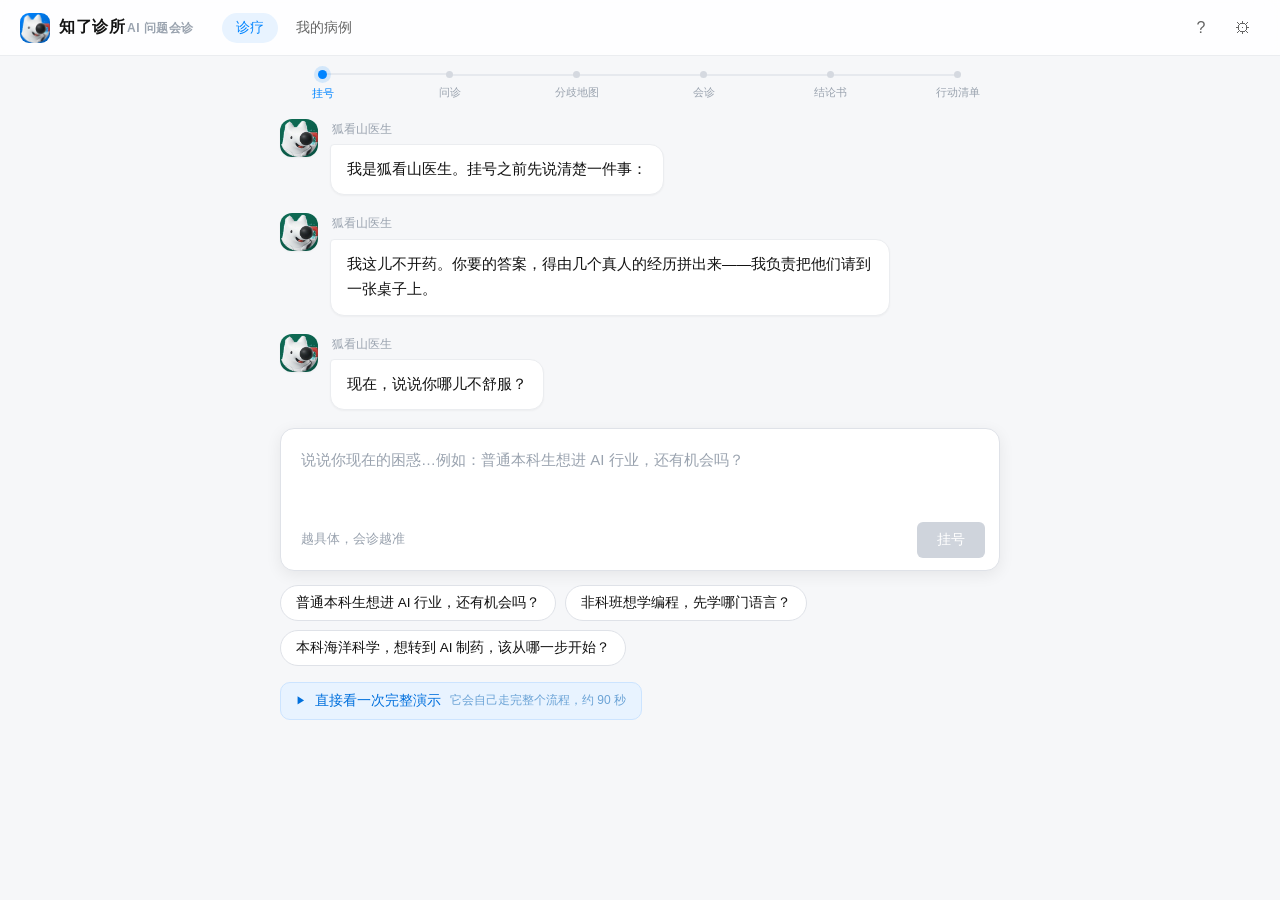
==== index.html @ 0d0c6e35 "修复 Vercel 404：把应用搬到仓库根目录 ## 问题  导入 Vercel 后访问报 404 `NOT_FOUND`。 原因是 Vercel 只从仓库根目录提供静态文件，而应用在 `知了诊所/" ====
<!DOCTYPE html>
<html lang="zh-CN">
<head>
<meta charset="UTF-8">
<meta name="viewport" content="width=device-width, initial-scale=1.0">
<title>知了诊所 · 你的问题，挂号了。</title>
<link rel="stylesheet" href="css/app.css">
</head>
<body>

<!-- 启动兜底：脚本正常启动后会移除；启动失败时它留在页面上，说明出了什么事 -->
<div class="boot" id="boot">
  <div class="boot-inner">
    <div class="boot-mark"><img class="avatar-img" src="assets/fox-avatar.png" alt="狐看山医生"></div>
    <p class="boot-title">正在打开知了诊所…</p>
    <p class="boot-sub">如果长时间没有反应，请确认你是<b>双击</b>打开的，而不是拖进了编辑器。</p>
  </div>
</div>

<header class="topbar">
  <div class="brand">
    <div class="brand-mark"><img class="avatar-img" src="assets/fox-avatar.png" alt="狐看山医生"></div>
    <div>
      <div class="brand-name">知了诊所<span class="brand-sub">AI 问题会诊</span></div>
    </div>
  </div>
  <nav class="nav">
    <button class="nav-item active" data-view="clinic">诊疗</button>
    <button class="nav-item" data-view="records">我的病例</button>
  </nav>
  <div class="topbar-right">
    <button class="icon-btn" id="btnHelp" title="怎么用">?</button>
    <button class="icon-btn" id="btnSettings" title="设置">⚙</button>
  </div>
</header>

<!-- ================= 主视图：诊疗 ================= -->
<section class="view" id="view-clinic">
  <div class="rail" id="rail">
    <div class="rail-inner" id="railInner"></div>
  </div>
  <div class="wrap">
    <div class="stream" id="stream"></div>
  </div>
</section>

<!-- ================= 我的病例 ================= -->
<section class="view hidden" id="view-records">
  <div class="wrap" style="padding-top:32px">
    <div style="display:flex;align-items:center;margin-bottom:18px">
      <h2 style="font-size:18px;font-weight:600;flex:1">我的病例</h2>
      <button class="btn ghost sm" id="btnNewCase">＋ 新挂号</button>
    </div>
    <div id="recordList"></div>
  </div>
</section>

<!-- ================= 会诊室 ================= -->
<div class="overlay hidden" id="roomOverlay">
  <div class="room">
    <div class="room-head">
      <div class="doc-avatar" style="flex:0 0 34px;width:34px;height:34px;border-radius:10px"><img class="avatar-img" src="assets/fox-avatar.png" alt="狐看山医生"></div>
      <div style="flex:1;min-width:0">
        <div class="room-title">会诊室</div>
        <div class="room-topic" id="roomTopic"></div>
      </div>
      <div class="room-phase" id="roomPhase">
        <span class="phase-pill on" data-phase="1">异步证言</span>
        <span class="phase-pill" data-phase="2">同步合议</span>
        <span class="phase-pill" data-phase="3">结论确认</span>
      </div>
    </div>

    <div class="room-main">
      <div class="room-feed" id="roomFeed"></div>
      <div class="room-side">
        <div class="rec-title">会诊记录</div>
        <div id="roomRec">
          <div style="font-size:12.5px;color:var(--t3);line-height:1.7">
            狐看山医生会在合议过程中，把共识、分歧、实证与保留意见实时打标到这里。
          </div>
        </div>
      </div>
    </div>

    <div class="room-foot">
      <div class="doc-sub" id="roomStatus">等待开始</div>
      <div class="spacer"></div>
      <button class="btn ghost sm" id="btnSkip">跳过等待</button>
      <button class="btn" id="btnRoomNext" disabled>进行中…</button>
    </div>
  </div>
</div>

<!-- ================= 设置 ================= -->
<div class="modal hidden" id="modalSettings">
  <div class="modal-box">
    <div class="modal-head">
      <div class="modal-title">设置</div>
      <button class="icon-btn" data-close="modalSettings">✕</button>
    </div>

    <div class="field">
      <label>运行模式</label>
      <div class="seg" id="modeSeg">
        <button data-mode="demo" class="on">演示剧本（开箱可用）</button>
        <button data-mode="ai">接入真实 AI</button>
      </div>
      <div class="hint" id="modeHint">使用内置的完整演示案例，不需要联网，也不需要任何配置。</div>
    </div>

    <div id="aiFields" class="hidden">
      <div class="hr"></div>
      <div class="field">
        <label>服务商</label>
        <select id="aiPreset"></select>
        <div class="hint">选择后会自动填好接口地址与模型名，也可以选「自定义」自己填。</div>
      </div>
      <div class="field">
        <label>接口地址（Base URL）</label>
        <input type="text" id="aiBase" placeholder="https://api.deepseek.com/v1">
      </div>
      <div class="field">
        <label>模型名</label>
        <input type="text" id="aiModel" placeholder="deepseek-chat">
      </div>
      <div class="field">
        <label>API Key</label>
        <input type="password" id="aiKey" placeholder="sk-...">
        <div class="hint">只保存在你这台电脑的浏览器本地存储里，不会上传到任何地方。</div>
      </div>
      <div class="field">
        <button class="btn ghost sm" id="btnPing">测试连接</button>
        <span id="pingResult" style="font-size:12.5px;color:var(--t3);margin-left:10px"></span>
      </div>
    </div>

    <div class="hr"></div>

    <div class="field">
      <label>知乎官方数据源（可选，但很推荐）</label>
      <label class="switch-row">
        <input type="checkbox" id="zhihuToggle">
        <span>接入知乎数据开放平台 —— 分歧地图会去检索<b>真实的知乎站内讨论</b>，
        不再使用内置示例语料</span>
      </label>
      <div class="hint">
        这是本项目与知乎生态最实的一层：争议检测基于真实内容，而不是模拟。<br>
        额度：实名认证后 1000 次/天免费。AccessSecret 只存在这台电脑上。
      </div>
    </div>

    <div id="zhihuFields" class="hidden">
      <div class="field">
        <label>AccessSecret</label>
        <input type="password" id="zhihuSecret" placeholder="在 developer.zhihu.com 个人中心获取">
        <div class="hint">
          获取方式：访问 <b>developer.zhihu.com</b> 注册并完成实名认证，在个人中心生成。
        </div>
      </div>
      <div class="field">
        <button class="btn ghost sm" id="btnZhihuPing">测试连接</button>
        <span id="zhihuPingResult" style="font-size:12.5px;color:var(--t3);margin-left:10px"></span>
      </div>
    </div>

    <div class="hr"></div>

    <div class="field">
      <label>会诊室播放速度</label>
      <div class="seg" id="speedSeg">
        <button data-speed="slow">正常</button>
        <button data-speed="fast" class="on">快（适合演示）</button>
      </div>
    </div>

    <div class="hr"></div>

    <div class="field">
      <label>现场演示</label>
      <label class="switch-row">
        <input type="checkbox" id="demoToggle">
        <span>演示模式 —— 隐藏「设置」「帮助」入口，界面更干净，适合录屏</span>
      </label>
      <div class="hint">只是隐藏入口，界面本身与正式版完全一致，不是另一套界面。</div>
    </div>

    <div class="field">
      <button class="btn ghost sm" id="btnPilot">开始自动演示</button>
      <div class="hint">
        自动演示会替你点完整个流程，你可以专心讲解。<br>
        快捷键：<b>P</b> 开始 / 停止自动演示　·　<b>空格</b> 暂停或跳过等待　·　<b>R</b> 一键重置　·　<b>Esc</b> 关闭浮层<br>
        快捷键全部用单键，不需要任何浏览器插件；在输入框里打字时不会误触发。
      </div>
    </div>

    <div class="modal-foot">
      <button class="btn ghost" id="btnClear">清空我的病例</button>
      <button class="btn" data-close="modalSettings">完成</button>
    </div>
  </div>
</div>

<!-- ================= 帮助 ================= -->
<div class="modal hidden" id="modalHelp">
  <div class="modal-box">
    <div class="modal-head">
      <div class="modal-title">怎么用知了诊所</div>
      <button class="icon-btn" data-close="modalHelp">✕</button>
    </div>
    <div class="help-hero">
      <img src="assets/fox-doctor-bg.jpg" alt="狐看山医生">
      <div class="help-hero-name">狐看山医生<span>知了诊所 · 主诊</span></div>
    </div>
    <div class="help-list">
      <p><b>一句话：</b>把你的困惑挂个号，狐看山医生会组织几位真人来会诊，最后给你一份《会诊结论书》和一份《行动清单》。</p>
      <p style="margin-top:14px"><b>完整流程只需要点 5 次：</b></p>
      <ol style="margin:6px 0 0 0">
        <li>说清你的困惑（可以直接点示例），按「挂号」</li>
        <li>回答两个追问（每个都有快捷选项，点一下就行）</li>
        <li>在候选病灶里选一个最像你的</li>
        <li>按「开始会诊」，等狐看山医生主持完</li>
        <li>按「发布到知乎」</li>
      </ol>
      <p style="margin-top:14px"><b>三个值得注意的地方：</b></p>
      <ul style="margin:6px 0 0 0">
        <li><b>三档判定</b>：如果你的问题在知乎早有定论，它会直接告诉你「不用会诊」，不会硬拉你去走流程。</li>
        <li><b>来源计数</b>：结论书里每条共识都标了「几位参与者一致」，不虚构来源。</li>
        <li><b>少数意见</b>：会诊中提出反对的人，他的意见会被原样保留，不会被 AI 抹平。</li>
      </ul>
      <p style="margin-top:14px"><b>数据存在哪：</b>你挂号过的记录只存在这台电脑的浏览器里，换电脑或清空浏览器数据会消失。可以在设置里清空。</p>
      <p style="margin-top:14px"><b>关于演示：</b>默认使用内置案例（一位大三学生想进 AI 行业）。会诊参与者在演示模式下是模拟身份，界面已标注。想换成真实 AI 推理，去设置里填一个 API Key。</p>
    </div>
    <div class="modal-foot">
      <button class="btn" data-close="modalHelp">知道了</button>
    </div>
  </div>
</div>

<!-- 演示模式下的快捷键提示条（只在演示模式开启时出现） -->
<div class="demo-hint hidden" id="demoHint">
  <span class="dh-dot"></span><b id="pilotState">待命</b>
  <span class="dh-sep"></span>
  <kbd>P</kbd> 自动演示
  <kbd>空格</kbd> 暂停 / 跳过
  <kbd>R</kbd> 重置
  <kbd>Esc</kbd> 关浮层
  <button class="dh-exit" id="btnDemoExit">退出演示</button>
</div>

<script src="js/data.js"></script>
<script src="js/ai.js"></script>
<script src="js/zhihu.js"></script>
<script src="js/app.js"></script>
</body>
</html>
---- css/app.css ----
:root {
  --blue: #0084ff;
  --blue-dark: #0070dd;
  --blue-light: #e8f3ff;
  --blue-border: #cce4ff;

  --bg: #f6f7f9;
  --card: #ffffff;
  --border: #ebedf0;
  --border-strong: #dfe2e8;

  --t1: #121212;
  --t2: #646464;
  --t3: #9aa3af;

  --red: #f1403c;
  --green: #00b96b;
  --amber: #ff9607;
  --teal: #0f6e56;

  --r-s: 6px;
  --r-m: 10px;
  --r-l: 14px;

  --shadow-1: 0 1px 2px rgba(18, 18, 18, 0.04);
  --shadow-2: 0 4px 16px rgba(18, 18, 18, 0.07);
  --shadow-3: 0 12px 40px rgba(18, 18, 18, 0.14);

  --font: -apple-system, BlinkMacSystemFont, "PingFang SC", "Hiragino Sans GB", "Microsoft YaHei", sans-serif;
  --mono: "SF Mono", "Menlo", "Consolas", monospace;
}

* { margin: 0; padding: 0; box-sizing: border-box; }

html, body {
  height: 100%;
  background: var(--bg);
  color: var(--t1);
  font-family: var(--font);
  font-size: 15px;
  line-height: 1.7;
  -webkit-font-smoothing: antialiased;
}

button { font-family: inherit; cursor: pointer; border: none; background: none; color: inherit; }
input, textarea { font-family: inherit; }
.hidden { display: none !important; }

/* ---------- 顶栏 ---------- */
.topbar {
  position: sticky; top: 0; z-index: 50;
  height: 56px;
  display: flex; align-items: center;
  padding: 0 20px;
  background: rgba(255, 255, 255, 0.86);
  backdrop-filter: saturate(180%) blur(14px);
  border-bottom: 1px solid var(--border);
}
.brand { display: flex; align-items: center; gap: 9px; }
.brand-mark {
  width: 30px; height: 30px; border-radius: 9px;
  background: linear-gradient(150deg, #0084ff, #0059b3);
  display: flex; align-items: center; justify-content: center;
  color: #fff; font-size: 15px; font-weight: 600; letter-spacing: -1px;
}
.brand-name { font-size: 15.5px; font-weight: 600; letter-spacing: 0.5px; }
.brand-sub { font-size: 12px; color: var(--t3); margin-left: 2px; }

.nav { display: flex; gap: 4px; margin-left: 28px; }
.nav-item {
  padding: 6px 14px; border-radius: 20px;
  font-size: 14px; color: var(--t2);
  transition: background .15s, color .15s;
}
.nav-item:hover { background: #f2f3f5; }
.nav-item.active { background: var(--blue-light); color: var(--blue); font-weight: 500; }

.topbar-right { margin-left: auto; display: flex; align-items: center; gap: 8px; }
.icon-btn {
  width: 34px; height: 34px; border-radius: 9px;
  display: flex; align-items: center; justify-content: center;
  color: var(--t2); font-size: 16px;
  transition: background .15s;
}
.icon-btn:hover { background: #f2f3f5; }

/* ---------- 布局 ---------- */
.wrap { max-width: 760px; margin: 0 auto; padding: 0 20px 120px; }

/* ---------- 进度轨 ---------- */
.rail {
  position: sticky; top: 56px; z-index: 40;
  background: linear-gradient(var(--bg) 72%, rgba(246, 247, 249, 0));
  padding: 14px 0 12px;
  max-width: 760px; margin: 0 auto;
}
.rail-inner { display: flex; align-items: center; gap: 2px; }
.rail-step {
  flex: 1; display: flex; flex-direction: column; align-items: center; gap: 5px;
  position: relative;
}
.rail-dot {
  width: 7px; height: 7px; border-radius: 50%;
  background: #d5d9e0; transition: all .3s;
}
.rail-step.done .rail-dot { background: var(--blue); }
.rail-step.current .rail-dot {
  width: 9px; height: 9px; background: var(--blue);
  box-shadow: 0 0 0 4px rgba(0, 132, 255, 0.14);
}
.rail-label { font-size: 11px; color: var(--t3); white-space: nowrap; transition: color .3s; }
.rail-step.current .rail-label { color: var(--blue); font-weight: 500; }
.rail-step.done .rail-label { color: var(--t2); }
.rail-line { position: absolute; top: 3px; left: 50%; width: 100%; height: 1.5px; background: #e6e9ee; z-index: -1; }
.rail-step.done .rail-line { background: var(--blue-border); }

/* ---------- 流 ---------- */
.stream { display: flex; flex-direction: column; gap: 18px; padding-top: 4px; }

/* ---------- 医生对话气泡 ---------- */
.doc-row { display: flex; gap: 12px; align-items: flex-start; }
.doc-avatar {
  flex: 0 0 38px; width: 38px; height: 38px; border-radius: 12px;
  background: linear-gradient(150deg, #0f6e56, #085041);
  display: flex; align-items: center; justify-content: center;
  font-size: 15px; font-weight: 600; color: #fff;
  box-shadow: var(--shadow-1);
}
.doc-name { font-size: 12px; color: var(--t3); margin-bottom: 5px; padding-left: 2px; }
.bubble {
  background: var(--card); border: 1px solid var(--border);
  border-radius: 4px 14px 14px 14px;
  padding: 12px 16px; font-size: 14.5px; line-height: 1.75;
  box-shadow: var(--shadow-1); max-width: 560px;
}
.bubble p + p { margin-top: 8px; }
.bubble .muted { color: var(--t2); font-size: 13.5px; }

.user-row { display: flex; justify-content: flex-end; }
.user-bubble {
  background: var(--blue); color: #fff;
  border-radius: 14px 4px 14px 14px;
  padding: 11px 16px; font-size: 14.5px; max-width: 520px;
  box-shadow: 0 2px 10px rgba(0, 132, 255, 0.24);
}

/* ---------- 入场动画 ---------- */
@keyframes rise {
  from { opacity: 0; transform: translateY(12px); }
  to { opacity: 1; transform: translateY(0); }
}
.rise { animation: rise .42s cubic-bezier(.2, .8, .3, 1) both; }
@keyframes fadeIn { from { opacity: 0 } to { opacity: 1 } }
.fade { animation: fadeIn .5s both; }

@media (prefers-reduced-motion: reduce) {
  .rise, .fade { animation: none; }
}

/* ---------- 打字指示 ---------- */
.typing { display: flex; gap: 4px; padding: 6px 2px; }
.typing i {
  width: 6px; height: 6px; border-radius: 50%; background: #c8ccd4;
  animation: blink 1.2s infinite;
}
.typing i:nth-child(2) { animation-delay: .18s; }
.typing i:nth-child(3) { animation-delay: .36s; }
@keyframes blink { 0%, 60%, 100% { opacity: .3 } 30% { opacity: 1 } }

/* ---------- 文书卡片 ---------- */
.doc-card {
  background: var(--card); border: 1px solid var(--border);
  border-radius: var(--r-l); box-shadow: var(--shadow-2);
  overflow: hidden;
}
.doc-head {
  display: flex; align-items: center; gap: 10px;
  padding: 14px 20px; border-bottom: 1px solid var(--border);
}
.doc-head .tag {
  font-size: 11px; padding: 2px 8px; border-radius: 4px;
  background: var(--blue-light); color: var(--blue); font-weight: 500;
  letter-spacing: .5px;
}
.doc-title { font-size: 15px; font-weight: 600; }
.doc-body { padding: 18px 20px 20px; }
.doc-sub { font-size: 12.5px; color: var(--t3); }

/* 挂号单样式 */
.receipt {
  border: 1px dashed #d4d8e0; border-radius: var(--r-m);
  padding: 18px 20px; background: #fcfcfd;
  font-family: var(--mono); font-size: 13px; line-height: 2.05;
  position: relative;
}
.receipt .k { color: var(--t3); }
.receipt .v { color: var(--t1); }
.stamp {
  position: absolute; right: 18px; top: 16px;
  border: 2px solid rgba(241, 64, 60, .5); color: rgba(241, 64, 60, .72);
  padding: 3px 9px; border-radius: 5px;
  font-size: 12px; font-weight: 600; letter-spacing: 2px;
  transform: rotate(-9deg);
}

/* 数据行 */
.kv { display: flex; gap: 12px; padding: 7px 0; font-size: 14px; }
.kv .k { flex: 0 0 84px; color: var(--t3); font-size: 13.5px; }
.kv .v { flex: 1; }

/* ---------- 快捷选项 ---------- */
.chips { display: flex; flex-wrap: wrap; gap: 9px; margin-top: 12px; }
.chip {
  padding: 8px 15px; border-radius: 18px;
  border: 1px solid var(--border-strong); background: #fff;
  font-size: 13.5px; color: var(--t1);
  transition: all .16s;
}
.chip:hover { border-color: var(--blue); color: var(--blue); background: var(--blue-light); }
.chip.picked { border-color: var(--blue); background: var(--blue); color: #fff; }

/* ---------- 输入区 ---------- */
.composer {
  background: var(--card); border: 1px solid var(--border-strong);
  border-radius: var(--r-l); box-shadow: var(--shadow-2);
  padding: 6px; transition: border-color .2s, box-shadow .2s;
}
.composer:focus-within { border-color: var(--blue); box-shadow: 0 0 0 3px rgba(0, 132, 255, .1); }
.composer textarea {
  width: 100%; border: none; outline: none; resize: none;
  font-size: 15px; line-height: 1.7; padding: 12px 14px;
  background: transparent; color: var(--t1);
}
.composer textarea::placeholder { color: var(--t3); }
.composer-bar {
  display: flex; align-items: center; justify-content: space-between;
  padding: 4px 8px 6px 14px;
}
.composer-hint { font-size: 12.5px; color: var(--t3); }

/* ---------- 按钮 ---------- */
.btn {
  padding: 9px 20px; border-radius: var(--r-s);
  font-size: 14px; font-weight: 500;
  background: var(--blue); color: #fff;
  transition: background .16s, transform .1s, box-shadow .16s;
}
.btn:hover { background: var(--blue-dark); }
.btn:active { transform: scale(.98); }
.btn:disabled { background: #cfd4dc; cursor: not-allowed; }
.btn.ghost {
  background: #fff; color: var(--t2);
  border: 1px solid var(--border-strong);
}
.btn.ghost:hover { color: var(--blue); border-color: var(--blue); background: var(--blue-light); }
.btn.sm { padding: 6px 14px; font-size: 13px; }
.btn.wide { width: 100%; }

/* ---------- 病灶选项 ---------- */
.hypo {
  display: flex; gap: 12px; padding: 13px 15px;
  border: 1px solid var(--border); border-radius: var(--r-m);
  margin-bottom: 9px; transition: all .16s; cursor: pointer;
  background: #fff;
}
.hypo:hover { border-color: var(--blue-border); background: #fafcff; }
.hypo.on { border-color: var(--blue); background: var(--blue-light); }
.hypo-radio {
  flex: 0 0 18px; width: 18px; height: 18px; border-radius: 50%;
  border: 1.5px solid #cfd4dc; margin-top: 3px; position: relative;
  transition: all .16s;
}
.hypo.on .hypo-radio { border-color: var(--blue); border-width: 5px; }
.hypo-body { flex: 1; }
.hypo-top { display: flex; align-items: center; gap: 8px; margin-bottom: 3px; }
.hypo-label { font-size: 14px; font-weight: 500; }
.hypo-p { font-size: 11.5px; padding: 1px 7px; border-radius: 4px; }
.hypo-p.high { background: #e6f7ef; color: #00875a; }
.hypo-p.mid { background: #fff4e5; color: #b8720a; }
.hypo-p.low { background: #f2f3f5; color: var(--t2); }
.hypo-desc { font-size: 13.5px; color: var(--t2); line-height: 1.65; }

/* ---------- 三档判定 ---------- */
.triage { display: flex; gap: 8px; margin-bottom: 18px; }
.triage-cell {
  flex: 1; padding: 11px 12px; border-radius: var(--r-m);
  border: 1px solid var(--border); background: #fafbfc;
  text-align: center; transition: all .2s;
}
.triage-cell .tl { font-size: 13px; font-weight: 500; color: var(--t2); display: block; }
.triage-cell .ts { font-size: 11.5px; color: var(--t3); display: block; margin-top: 2px; }
.triage-cell.on { border-color: var(--blue); background: var(--blue-light); box-shadow: 0 0 0 2px rgba(0, 132, 255, .1); }
.triage-cell.on .tl { color: var(--blue); }
.triage-cell.on .ts { color: var(--blue); opacity: .8; }

/* ---------- 分歧条 ---------- */
.dispute { padding: 13px 0; border-top: 1px solid var(--border); }
.dispute:first-of-type { border-top: none; }
.dispute-top { display: flex; align-items: center; gap: 10px; margin-bottom: 8px; }
.dispute-idx {
  width: 21px; height: 21px; border-radius: 6px; flex: 0 0 21px;
  background: #f2f3f5; color: var(--t2);
  display: flex; align-items: center; justify-content: center;
  font-size: 12px; font-weight: 600;
}
.dispute-name { font-size: 14px; font-weight: 500; flex: 1; }
.level { display: flex; align-items: center; gap: 7px; font-size: 12px; color: var(--t3); }
.level-bar { width: 54px; height: 4px; border-radius: 2px; background: #eef0f3; overflow: hidden; }
.level-bar i { display: block; height: 100%; border-radius: 2px; background: var(--amber); }
.level.hi .level-bar i { background: var(--red); }
.level.lo .level-bar i { background: var(--blue); }
.level.ok .level-bar i { background: var(--green); }
.level.none .level-bar i { background: #d5d9e0; }
.clusters { display: flex; gap: 8px; margin-top: 9px; flex-wrap: wrap; }
.cluster {
  font-size: 12.5px; padding: 5px 11px; border-radius: 6px;
  background: #f7f8fa; color: var(--t2); border: 1px solid var(--border);
}
.cluster b { color: var(--t1); font-weight: 500; }

/* ---------- 会诊邀请 ---------- */
.expert {
  display: flex; gap: 13px; padding: 15px 0;
  border-top: 1px solid var(--border);
}
.expert:first-of-type { border-top: none; padding-top: 4px; }
.exp-av {
  flex: 0 0 42px; width: 42px; height: 42px; border-radius: 13px;
  display: flex; align-items: center; justify-content: center;
  font-size: 16px; font-weight: 600; color: #fff;
}
.exp-body { flex: 1; min-width: 0; }
.exp-top { display: flex; align-items: center; gap: 9px; flex-wrap: wrap; }
.exp-name { font-size: 14.5px; font-weight: 600; }
.exp-role { font-size: 12.5px; color: var(--t3); }
.exp-stance {
  font-size: 11.5px; padding: 2px 8px; border-radius: 4px;
  background: #fff4e5; color: #b8720a;
}
.exp-why {
  font-size: 13.5px; color: var(--t2); margin-top: 7px; line-height: 1.7;
  padding-left: 11px; border-left: 2px solid var(--blue-border);
}
.exp-why em { color: var(--blue); font-style: normal; }
.exp-match {
  display: flex; gap: 16px; margin-top: 9px;
  font-size: 12px; color: var(--t3);
}
.exp-match b { color: var(--t1); font-weight: 500; }

/* ---------- 会诊室 ---------- */
.overlay {
  position: fixed; inset: 0; z-index: 100;
  background: rgba(18, 18, 18, .38);
  backdrop-filter: blur(3px);
  display: flex; align-items: center; justify-content: center;
  padding: 24px;
  animation: fadeIn .25s both;
}
.room {
  width: 100%; max-width: 1080px; height: 100%; max-height: 780px;
  background: var(--card); border-radius: 18px;
  box-shadow: var(--shadow-3);
  display: flex; flex-direction: column; overflow: hidden;
  animation: rise .35s cubic-bezier(.2, .8, .3, 1) both;
}
.room-head {
  padding: 16px 22px; border-bottom: 1px solid var(--border);
  display: flex; align-items: center; gap: 14px;
}
.room-title { font-size: 15px; font-weight: 600; flex: 1; }
.room-topic { font-size: 12.5px; color: var(--t3); margin-top: 2px; font-weight: 400; }
.room-phase { display: flex; gap: 6px; }
.phase-pill {
  font-size: 12px; padding: 4px 11px; border-radius: 14px;
  background: #f2f3f5; color: var(--t3); transition: all .3s;
}
.phase-pill.on { background: var(--blue); color: #fff; font-weight: 500; }
.phase-pill.done { background: var(--blue-light); color: var(--blue); }

.room-main { flex: 1; display: flex; min-height: 0; }
.room-feed { flex: 1; overflow-y: auto; padding: 20px 22px; }
.room-side {
  flex: 0 0 268px; border-left: 1px solid var(--border);
  background: #fbfbfc; overflow-y: auto; padding: 18px 18px 24px;
}
.room-foot {
  padding: 13px 22px; border-top: 1px solid var(--border);
  display: flex; align-items: center; gap: 10px;
}
.room-foot .spacer { flex: 1; }

/* 证言卡 */
.testimony {
  background: #fff; border: 1px solid var(--border);
  border-radius: var(--r-m); padding: 14px 16px; margin-bottom: 12px;
  box-shadow: var(--shadow-1);
}
.tm-head { display: flex; align-items: center; gap: 10px; margin-bottom: 9px; }
.tm-av {
  flex: 0 0 30px; width: 30px; height: 30px; border-radius: 9px;
  display: flex; align-items: center; justify-content: center;
  font-size: 13px; font-weight: 600; color: #fff;
}
.tm-name { font-size: 13.5px; font-weight: 500; }
.tm-audio {
  margin-left: auto; font-size: 11.5px; color: var(--t3);
  display: flex; align-items: center; gap: 5px;
}
.wave { display: flex; align-items: flex-end; gap: 2px; height: 12px; }
.wave i { width: 2px; background: var(--blue); border-radius: 1px; opacity: .65; }
.tm-text { font-size: 14px; line-height: 1.8; color: var(--t1); }
.tm-text .quote-mark { color: var(--blue); font-size: 17px; line-height: 1; }

/* 合议消息 */
.msg { display: flex; gap: 11px; margin-bottom: 15px; align-items: flex-start; }
.msg-av {
  flex: 0 0 32px; width: 32px; height: 32px; border-radius: 10px;
  display: flex; align-items: center; justify-content: center;
  font-size: 13px; font-weight: 600; color: #fff;
}
.msg-body { flex: 1; min-width: 0; }
.msg-name { font-size: 12.5px; color: var(--t3); margin-bottom: 3px; }
.msg-name b { color: var(--t1); font-weight: 500; font-size: 13px; }
.msg-text {
  font-size: 14px; line-height: 1.8;
  background: #f7f8fa; border-radius: 3px 12px 12px 12px;
  padding: 10px 14px; display: inline-block; max-width: 100%;
}
.msg.host .msg-text { background: var(--blue-light); border: 1px solid var(--blue-border); }
.msg.host .msg-name b { color: var(--blue); }
.msg.answer .msg-text { background: #fff; border: 1px solid var(--border); }

/* 会诊记录 */
.rec-title {
  font-size: 12px; font-weight: 600; color: var(--t3);
  letter-spacing: 1px; margin-bottom: 12px;
}
.rec-item {
  font-size: 12.5px; line-height: 1.65; color: var(--t2);
  padding: 9px 11px; border-radius: 8px; background: #fff;
  border: 1px solid var(--border); margin-bottom: 8px;
}
.rec-item .rk {
  display: block; font-size: 11px; font-weight: 600;
  margin-bottom: 3px; letter-spacing: .5px;
}
.rec-item.consensus { border-left: 3px solid var(--green); }
.rec-item.consensus .rk { color: var(--green); }
.rec-item.dispute { border-left: 3px solid var(--amber); }
.rec-item.dispute .rk { color: #b8720a; }
.rec-item.evidence { border-left: 3px solid var(--blue); }
.rec-item.evidence .rk { color: var(--blue); }
.rec-item.dissent { border-left: 3px solid var(--red); }
.rec-item.dissent .rk { color: var(--red); }

/* ---------- 结论书 ---------- */
.concl-title { font-size: 19px; font-weight: 600; line-height: 1.5; margin-bottom: 6px; }
.concl-meta { font-size: 12.5px; color: var(--t3); margin-bottom: 18px; }
.sect { margin-bottom: 17px; }
.sect-label {
  display: inline-flex; align-items: center; gap: 6px;
  font-size: 12.5px; font-weight: 600; margin-bottom: 7px;
}
.sect-label .dot { width: 6px; height: 6px; border-radius: 50%; }
.sect.consensus .sect-label { color: #00875a; }
.sect.consensus .dot { background: #00875a; }
.sect.dispute .sect-label { color: #b8720a; }
.sect.dispute .dot { background: var(--amber); }
.sect-text { font-size: 14.5px; line-height: 1.8; }
.src {
  font-size: 11.5px; color: var(--blue); background: var(--blue-light);
  padding: 1px 7px; border-radius: 4px; margin-left: 6px; white-space: nowrap;
}
.dissent-box {
  background: #fff8f8; border: 1px solid #ffe3e3; border-radius: var(--r-m);
  padding: 14px 16px;
}
.dissent-box .note { font-size: 12px; color: var(--t3); margin-top: 8px; }
.byline {
  display: flex; align-items: center; gap: 9px; flex-wrap: wrap;
  padding-top: 16px; border-top: 1px solid var(--border); margin-top: 4px;
}
.byline .lb { font-size: 12.5px; color: var(--t3); }
.mini-av {
  width: 26px; height: 26px; border-radius: 8px;
  display: flex; align-items: center; justify-content: center;
  font-size: 11.5px; font-weight: 600; color: #fff;
}

/* ---------- 会诊手记 ---------- */
.hn { padding: 16px 0; border-top: 1px solid var(--border); }
.hn:first-of-type { border-top: none; padding-top: 2px; }
.hn-head { display: flex; align-items: center; gap: 11px; margin-bottom: 10px; }
.hn-av {
  flex: 0 0 38px; width: 38px; height: 38px; border-radius: 12px;
  display: flex; align-items: center; justify-content: center;
  font-size: 15px; font-weight: 600; color: #fff;
}
.hn-who { flex: 1; min-width: 0; }
.hn-name { font-size: 14px; font-weight: 600; }
.hn-role { font-size: 12.5px; color: var(--t3); }
.hn-badge {
  font-size: 11.5px; padding: 2px 9px; border-radius: 5px;
  background: var(--blue-light); color: var(--blue); white-space: nowrap;
}
.hn-title { font-size: 15px; font-weight: 500; line-height: 1.55; margin-bottom: 6px; }
.hn-src { font-size: 12.5px; color: var(--t3); line-height: 1.6; }
.hn-meta {
  display: flex; flex-wrap: wrap; gap: 14px; margin-top: 7px;
  font-size: 12px; color: var(--t3);
}
.hn-meta span:last-child { color: var(--blue); }
.hn-excerpt {
  background: #fbfbfc; border: 1px solid var(--border);
  border-radius: var(--r-m); padding: 14px 16px;
  font-size: 14px; line-height: 1.85; color: var(--t1);
}
.hn-excerpt p + p { margin-top: 9px; }
.hn .fold-head { margin-top: 9px; }

/* ---------- 行动清单 ---------- */
/* 清单项：左勾选框 + 右内容，不再用时间轴圆点（勾选框已经承担了这个角色） */
.rx-item { display: flex; gap: 11px; align-items: flex-start; padding-bottom: 18px; }
.rx-item:last-child { padding-bottom: 0; }
.rx-body { flex: 1; min-width: 0; }
.rx-when { font-size: 12px; color: var(--blue); font-weight: 500; letter-spacing: .5px; }
.rx-what { font-size: 14.5px; line-height: 1.7; margin-top: 2px; }
.rx-note {
  margin-top: 18px; padding: 12px 14px; border-radius: var(--r-m);
  background: #f7f8fa; font-size: 13px; color: var(--t2);
}

/* ---------- 行动清单：勾选与回访（v1.4） ---------- */
/* 勾选框：未选是空心圆，选中是实心蓝 + 白勾（整行可点） */
.rx-item { cursor: pointer; }
.rx-check {
  order: 1; flex: 0 0 17px; width: 17px; height: 17px;
  margin-top: 3px; border-radius: 50%;
  border: 1.5px solid #cfd4dc; background: #fff;
  display: flex; align-items: center; justify-content: center;
  color: transparent; transition: all .16s;
}
.rx-item:hover .rx-check { border-color: var(--blue); }
.rx-item.done .rx-check {
  background: var(--blue); border-color: var(--blue); color: #fff;
}
.rx-item.done .rx-when { color: var(--t3); }
.rx-item.done .rx-what {
  color: var(--t3); text-decoration: line-through;
  text-decoration-color: #c8ccd4;
}
.rx-progress {
  float: right; color: var(--blue); font-size: 12.5px;
}

.rx-review {
  display: flex; align-items: baseline; gap: 10px; flex-wrap: wrap;
  margin-top: 18px; padding: 12px 14px;
  background: var(--blue-light); border: 1px solid var(--blue-border);
  border-radius: var(--r-m);
}
.rx-review-k {
  font-size: 11.5px; font-weight: 500; letter-spacing: .5px;
  color: var(--blue); background: #fff; padding: 2px 8px; border-radius: 4px;
}
.rx-review-v { font-size: 14.5px; font-weight: 500; color: #0a5cad; }
.rx-review-s { font-size: 12.5px; color: #3d7fbf; }

/* ---------- 档案卡上的执行进度 ---------- */
.rec-prog { margin-top: 12px; }
.rec-prog-top {
  display: flex; justify-content: space-between;
  font-size: 12.5px; color: var(--t3); margin-bottom: 6px;
}
.rec-prog-n { color: var(--blue); }
.rec-prog-bar { height: 4px; border-radius: 2px; background: #eef0f3; overflow: hidden; }
.rec-prog-bar i {
  display: block; height: 100%; border-radius: 2px;
  background: var(--blue); transition: width .3s;
}

/* ---------- 完成态 ---------- */
.done-card {
  text-align: center; padding: 30px 24px;
  background: linear-gradient(160deg, #f7fbff, #ffffff);
  border: 1px solid var(--blue-border); border-radius: var(--r-l);
}
.done-emoji {
  width: 46px; height: 46px; margin: 0 auto 14px; border-radius: 50%;
  background: var(--blue-light); color: var(--blue);
  display: flex; align-items: center; justify-content: center; font-size: 22px;
}
.done-title { font-size: 17px; font-weight: 600; margin-bottom: 6px; }
.done-sub { font-size: 13.5px; color: var(--t2); margin-bottom: 20px; line-height: 1.7; }
.done-actions { display: flex; gap: 10px; justify-content: center; flex-wrap: wrap; }

/* ---------- 提示条 ---------- */
.notice {
  display: flex; gap: 10px; align-items: flex-start;
  padding: 12px 15px; border-radius: var(--r-m);
  background: #f7f8fa; border: 1px solid var(--border);
  font-size: 13px; color: var(--t2); line-height: 1.7;
}
.notice .ic { flex: 0 0 15px; font-size: 14px; line-height: 1.5; }
.notice.info { background: var(--blue-light); border-color: var(--blue-border); color: #0a5cad; }
.notice.warn { background: #fff8ec; border-color: #ffe6c2; color: #96601a; }
.notice.ok { background: #effaf4; border-color: #c9f0dd; color: #0a7a4a; }

/* ---------- 提问草稿 ---------- */
.draft-title { font-size: 15.5px; font-weight: 500; margin-bottom: 11px; line-height: 1.55; }
.hint-list { list-style: none; }
.hint-list li {
  position: relative; padding-left: 19px; margin-bottom: 6px;
  font-size: 13.5px; line-height: 1.75; color: var(--t2);
}
.hint-list li::before {
  content: ''; position: absolute; left: 5px; top: 10px;
  width: 5px; height: 5px; border-radius: 50%; background: var(--blue);
}

/* ---------- 折叠 ---------- */
.fold-head {
  display: flex; align-items: center; gap: 7px;
  font-size: 13px; color: var(--blue); cursor: pointer;
  padding: 4px 0; user-select: none;
}
.fold-head .arw { transition: transform .2s; font-size: 10px; }
.fold-head.open .arw { transform: rotate(90deg); }
.fold-body { padding-top: 10px; }

/* ---------- 我的病例 ---------- */
.rec-list { display: flex; flex-direction: column; gap: 12px; }
.rec-card {
  background: var(--card); border: 1px solid var(--border);
  border-radius: var(--r-m); padding: 16px 18px;
  box-shadow: var(--shadow-1); cursor: pointer;
  transition: all .16s;
}
.rec-card:hover { border-color: var(--blue-border); box-shadow: var(--shadow-2); transform: translateY(-1px); }
.rec-card-top { display: flex; align-items: center; gap: 10px; margin-bottom: 7px; }
.rec-q { font-size: 15px; font-weight: 500; flex: 1; }
.rec-status {
  font-size: 11.5px; padding: 2px 9px; border-radius: 5px;
  background: #e6f7ef; color: #00875a;
}
.rec-meta { font-size: 12.5px; color: var(--t3); display: flex; gap: 14px; flex-wrap: wrap; }

.empty {
  text-align: center; padding: 70px 20px; color: var(--t3);
}
.empty .big { font-size: 38px; margin-bottom: 14px; opacity: .35; }
.empty .t { font-size: 15px; color: var(--t2); margin-bottom: 6px; }
.empty .s { font-size: 13px; line-height: 1.7; }

/* ---------- 弹窗 ---------- */
.modal {
  position: fixed; inset: 0; z-index: 200;
  background: rgba(18, 18, 18, .38);
  backdrop-filter: blur(3px);
  display: flex; align-items: center; justify-content: center; padding: 24px;
  animation: fadeIn .2s both;
}
.modal-box {
  width: 100%; max-width: 520px; max-height: 84vh; overflow-y: auto;
  background: var(--card); border-radius: 16px;
  box-shadow: var(--shadow-3); padding: 24px 26px 26px;
  animation: rise .3s cubic-bezier(.2, .8, .3, 1) both;
}
.modal-head { display: flex; align-items: center; margin-bottom: 20px; }
.modal-title { font-size: 16px; font-weight: 600; flex: 1; }
.field { margin-bottom: 15px; }
.field label { display: block; font-size: 13px; color: var(--t2); margin-bottom: 6px; font-weight: 500; }
.field input, .field select {
  width: 100%; padding: 10px 13px; font-size: 14px;
  border: 1px solid var(--border-strong); border-radius: var(--r-s);
  outline: none; background: #fff; color: var(--t1);
  transition: border-color .16s;
}
.field input:focus, .field select:focus { border-color: var(--blue); }
.field .hint { font-size: 12px; color: var(--t3); margin-top: 5px; line-height: 1.6; }
.seg { display: flex; gap: 6px; background: #f2f3f5; padding: 3px; border-radius: 9px; }
.seg button {
  flex: 1; padding: 8px; border-radius: 7px; font-size: 13.5px; color: var(--t2);
  transition: all .16s;
}
.seg button.on { background: #fff; color: var(--blue); font-weight: 500; box-shadow: var(--shadow-1); }
.modal-foot { display: flex; gap: 10px; justify-content: flex-end; margin-top: 22px; }
.hr { height: 1px; background: var(--border); margin: 20px 0; }
.help-list { font-size: 13.5px; color: var(--t2); line-height: 1.9; }
.help-list b { color: var(--t1); }
.help-list li { margin-left: 18px; }

/* ---------- 启动兜底 ---------- */
.boot {
  position: fixed; inset: 0; z-index: 900;
  background: var(--bg);
  display: flex; align-items: center; justify-content: center;
  padding: 24px;
}
.boot-inner { text-align: center; max-width: 420px; }
.boot-mark {
  width: 46px; height: 46px; margin: 0 auto 16px; border-radius: 14px;
  background: linear-gradient(150deg, #0084ff, #0059b3);
  color: #fff; font-size: 21px; font-weight: 600; letter-spacing: -1px;
  display: flex; align-items: center; justify-content: center;
}
.boot-title { font-size: 15px; font-weight: 500; margin-bottom: 8px; }
.boot-sub { font-size: 13px; color: var(--t2); line-height: 1.8; }

/* ---------- 演示提示条 ---------- */
.demo-hint {
  position: fixed; right: 20px; bottom: 20px; z-index: 300;
  display: flex; align-items: center; gap: 8px;
  padding: 9px 14px; border-radius: 12px;
  background: rgba(255, 255, 255, .95);
  border: 1px solid var(--border-strong);
  box-shadow: var(--shadow-2);
  font-size: 12.5px; color: var(--t2);
  backdrop-filter: saturate(180%) blur(12px);
  flex-wrap: wrap; max-width: calc(100vw - 40px);
}
.demo-hint .dh-dot {
  width: 7px; height: 7px; border-radius: 50%; background: #cfd4dc;
}
.demo-hint.pilot-on .dh-dot {
  background: var(--green);
  box-shadow: 0 0 0 3px rgba(0, 185, 107, .18);
}
.demo-hint.pilot-on #pilotState { color: #00875a; }
.demo-hint .dh-sep { width: 1px; height: 14px; background: var(--border-strong); }
.demo-hint kbd {
  font-family: var(--mono); font-size: 11.5px;
  padding: 2px 6px; border-radius: 4px;
  background: #f2f3f5; border: 1px solid var(--border-strong);
  color: var(--t1);
}
.demo-hint .dh-exit {
  margin-left: 4px; padding: 4px 11px; border-radius: 6px;
  font-size: 12px; color: var(--t2);
  border: 1px solid var(--border-strong);
}
.demo-hint .dh-exit:hover { color: var(--blue); border-color: var(--blue); }

/* ---------- 开关行 ---------- */
.switch-row {
  display: flex; align-items: flex-start; gap: 9px;
  font-size: 13.5px; color: var(--t1); line-height: 1.65; cursor: pointer;
}
.switch-row input[type="checkbox"] { margin-top: 4px; flex: 0 0 auto; }

/* ---------- 结案产出的复制按钮（v1.6） ----------
   灰底描边的小按钮，放在卡片底部；点完有明确反馈，不做"看起来成功了"的假象。 */
.copy-row { margin-top: 18px; }

/* ---------- 首屏的演示入口（v1.8） ----------
   把「按 P 自动演示」从一个隐藏快捷键变成看得见的按钮。
   评委打开链接时不会知道有快捷键，第一眼必须能看见这件事。 */
.wd-row { margin-top: 16px; }
.wd-btn {
  display: inline-flex; align-items: center; gap: 9px;
  padding: 9px 15px;
  border-radius: var(--r-m);
  background: var(--blue-light);
  border: 1px solid var(--blue-border);
  color: var(--blue-dark);
  font-size: 13.5px;
  transition: background .16s, border-color .16s;
}
.wd-btn:hover { background: #dbeaff; border-color: #a8d2ff; }
.wd-btn.hidden { display: none; }
.wd-ic { font-size: 10px; line-height: 1; }
.wd-note { color: #6ba3d6; font-size: 12px; }

/* ---------- 知乎真实数据（v1.7） ----------
   这一类标注和「真实 AI 推理」是两个维度：前者说数据从哪来，后者说判定谁做的。
   用一个独立的蓝色，避免和绿（真跑）/灰（内置）/黄（降级）混淆。 */
.src-tag.corpus { color: var(--blue-dark); background: var(--blue-light); border-color: var(--blue-border); }

.real-list {
  border: 1px solid var(--border);
  border-radius: var(--r-m);
  overflow: hidden;
  background: var(--card);
}
.real-post {
  display: flex; gap: 10px;
  padding: 11px 14px;
  border-bottom: 1px solid var(--border);
}
.real-post:last-child { border-bottom: none; }
.rp-idx {
  flex: 0 0 20px; padding-top: 1px;
  font-family: var(--mono); font-size: 12px; color: var(--t3);
}
.rp-body { flex: 1; min-width: 0; }
.rp-title { font-size: 13.5px; line-height: 1.55; margin-bottom: 3px; }
.rp-meta { font-size: 12px; color: var(--t3); }

/* ---------- 数据来源标注（v1.5） ----------
   贴在每张推理卡的顶部：真实 AI 推理 / 内置示例数据 / 降级。
   哪些是真跑的、哪些是内置的，一眼可辨 —— 这既是诚实性，也是评审的加分项。 */
.src-bar { display: flex; align-items: center; gap: 9px; flex-wrap: wrap; margin-bottom: 14px; }
.src-tag {
  font-size: 11.5px; font-weight: 500; letter-spacing: .3px;
  padding: 3px 9px; border-radius: 5px; border: 1px solid transparent;
  white-space: nowrap;
}
.src-tag.live { color: #0a7a4a; background: #effaf4; border-color: #c9f0dd; }
.src-tag.demo { color: #5a6472; background: #f2f3f5; border-color: #e4e6ea; }
.src-tag.fallback { color: #96601a; background: #fff8ec; border-color: #ffe6c2; }
.src-note { font-size: 12px; color: var(--t3); }

/* ---------- 狐看山医生的形象 ----------
   形象与称谓全项目唯一。应用内只用两张图：
     assets/fox-avatar.png     圆形头像，256px，已抠掉蓝底（透明）
     assets/fox-doctor-bg.jpg  全身插画，用于帮助弹窗
   另有透明底全身版，放在「提交材料/素材/」，供 PPT 使用。
   名称一律写「狐看山医生」，规则见 docs/03 §7.4。 */
.avatar-img {
  width: 100%; height: 100%;
  object-fit: cover;
  border-radius: inherit;
  display: block;
}
.doc-avatar img, .brand-mark img, .boot-mark img, .msg-av img { border-radius: inherit; }

/* 主持人头像：图片本身带浅蓝底，去掉原来的深绿底 */
.msg-av-host { background: #e8f3ff; }

/* 帮助弹窗里的人物插画 */
.help-hero {
  display: flex; align-items: center; gap: 14px;
  padding: 14px 16px; margin-bottom: 18px;
  background: linear-gradient(120deg, #eef7ff, #f7fbff);
  border: 1px solid var(--blue-border);
  border-radius: var(--r-l);
}
.help-hero img {
  width: 62px; height: 62px; object-fit: cover;
  border-radius: 14px; flex: 0 0 62px;
  box-shadow: var(--shadow-1);
}
.help-hero-name { font-size: 15px; font-weight: 600; line-height: 1.5; }
.help-hero-name span {
  display: block; font-size: 12.5px; font-weight: 400;
  color: var(--t3); margin-top: 2px;
}

/* ---------- 滚动条 ---------- */
::-webkit-scrollbar { width: 9px; height: 9px; }
::-webkit-scrollbar-thumb { background: #d5d9e0; border-radius: 5px; border: 2px solid transparent; background-clip: content-box; }
::-webkit-scrollbar-thumb:hover { background: #b8bec8; background-clip: content-box; }
::-webkit-scrollbar-track { background: transparent; }

/* ---------- 响应式 ----------
   桌面端（>720px）完全不受影响 —— 下面所有规则都写在媒体查询里。
   两条原则：
   1. flex 子项默认 min-width:auto，长内容会撑破容器 —— 一律显式归零；
   2. 宁可换行，不要硬挤 —— 关键行允许 flex-wrap，窄屏下改纵向排列。
   实测宽度：375 / 430 / 620 / 1180。 */

/* 原有的窄屏规则，保留 */
@media (max-width: 860px) {
  .room-side { display: none; }
  .rail-label { font-size: 10px; }
}

/* ---------- 平板及以下 ---------- */
@media (max-width: 720px) {
  /* 顶栏：挤不下就收掉副标题和间距，但不允许折行
     （原来在 375px 下「知了诊所」会被折成两行，「诊疗」也会折行） */
  .topbar { padding: 0 12px; }
  .brand { gap: 7px; }
  .brand-name { font-size: 14.5px; white-space: nowrap; }
  .brand-sub { display: none; }
  .nav { margin-left: 10px; gap: 2px; }
  .nav-item { padding: 5px 10px; font-size: 13px; white-space: nowrap; }
  .topbar-right { gap: 2px; }
  .icon-btn { width: 30px; height: 30px; }
  .wrap { padding: 0 12px 96px; }

  /* 输入区：提示语和按钮各占一行。
     原来两者挤在一行，窄屏下按钮会被挤出可视区 —— 那等于「挂不了号」。 */
  .composer-bar { flex-wrap: wrap; gap: 8px; padding: 6px 10px 8px; }
  .composer-hint { flex: 1 1 100%; padding-left: 4px; }
  .composer-bar .btn { flex: 1 1 100%; padding: 11px; }

  /* 首屏演示入口：占满一行，说明文字另起一行，不挤压 */
  .wd-btn { width: 100%; flex-wrap: wrap; gap: 3px 9px; }
  .wd-note { flex: 1 1 100%; }

  /* 会诊室：头部改纵向。
     原来三个子项硬挤一行，中间那个（标题 + 议题）被压到只剩一个字宽，
     标题会竖排成一列 —— 这是最难看的一处。 */
  .overlay { padding: 10px; }
  .room { border-radius: 14px; max-height: none; }
  .room-head { flex-wrap: wrap; padding: 12px 14px; gap: 10px; }
  .room-title { font-size: 14.5px; }
  .room-topic { font-size: 12px; }
  .room-phase { flex: 1 1 100%; order: 3; }
  .phase-pill { flex: 1; text-align: center; padding: 5px 4px; font-size: 11.5px; }
  .room-main { min-width: 0; }
  .room-feed { padding: 14px 14px 18px; min-width: 0; }
  .room-foot { padding: 10px 14px; flex-wrap: wrap; gap: 8px; }
  .room-foot .spacer { display: none; }
  .room-foot .doc-sub { flex: 1 1 100%; }
  .room-foot .btn { flex: 1 1 auto; }

  /* 会诊室里的消息与证言：允许收缩，别撑破容器 */
  .msg, .testimony, .msg-body, .tm-body { min-width: 0; }

  /* 弹窗：贴边留一点，内容自己滚 */
  .modal { padding: 12px; }
  .modal-box { padding: 20px 18px 22px; border-radius: 14px; max-height: 88vh; }

  /* 这些容器里的长内容同样要允许收缩 */
  .expert, .exp-body, .doc-card, .hn, .dispute, .real-post, .rp-body { min-width: 0; }
}

/* ---------- 手机 ---------- */
@media (max-width: 430px) {
  .rail-label { display: none; }
  .triage { flex-direction: column; }
  .doc-card { padding: 16px 14px; }
  .concl-title { font-size: 17px; }
  .chips { gap: 8px; }
  .chip { font-size: 13px; }
  .demo-hint { left: 12px; right: 12px; bottom: 12px; font-size: 12px; }
}
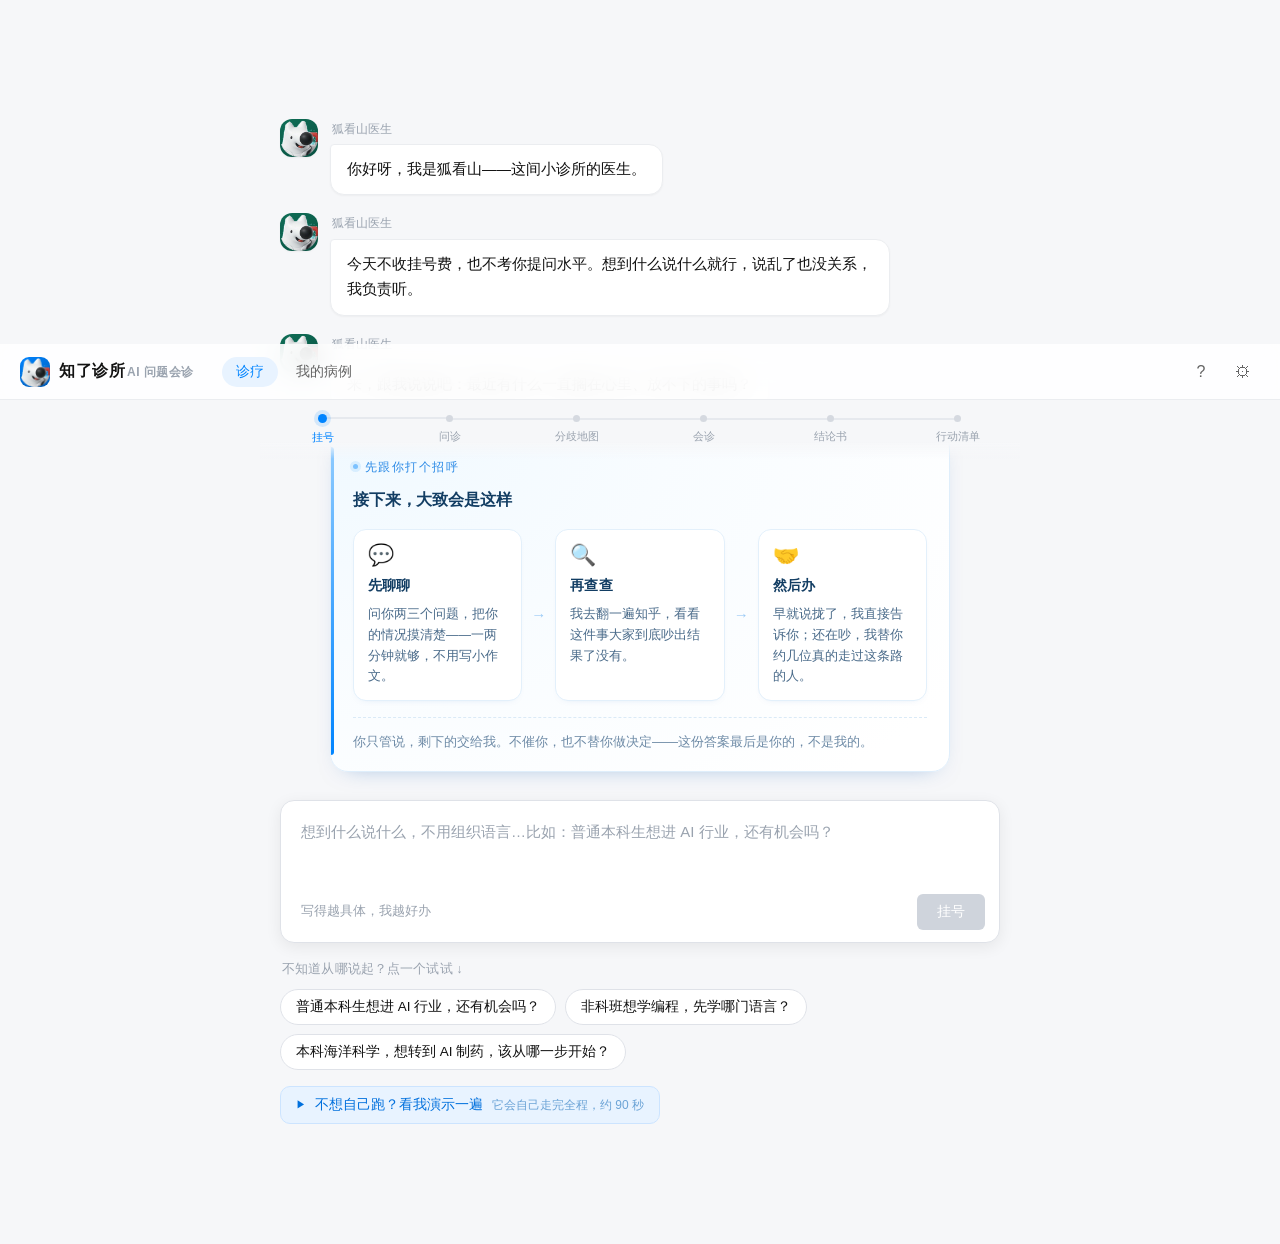
==== commit 6a16195a: "评审视角整改：无 JS 落地页 + 文案去自我设限 + 视觉规范 + 60 秒宣传片 - 无 JS 静态落地页（noscript）：标题/一句话介绍/真实截图在无脚本环境也可见，   补 meta d" ====
--- a/index.html
+++ b/index.html
@@ -4,9 +4,73 @@
 <meta charset="UTF-8">
 <meta name="viewport" content="width=device-width, initial-scale=1.0">
 <title>知了诊所 · 你的问题，挂号了。</title>
+<meta name="description" content="知了诊所 · AI 问题会诊。把你的困惑当作一例病例，由 AI 组织一次真实的会诊——先读真实的知乎讨论，再给出一份公开的《会诊结论书》和一份私密的《行动清单》。">
+<meta property="og:type" content="website">
+<meta property="og:title" content="知了诊所 · 你的问题，挂号了。">
+<meta property="og:description" content="把你的困惑当作一例病例，由 AI 组织一次真实的会诊。不凭印象——先读真实的知乎讨论，再给出一份拿得走的答案。">
+<meta name="twitter:card" content="summary">
 <link rel="stylesheet" href="css/app.css">
+<style>
+  /* ---------- 无 JS 时的静态落地页 ----------
+     评审常用 curl / 预览工具抓链接，它们不执行 JS。
+     没有这段，抓到的只有一个「正在打开…」的加载遮罩，看起来像坏掉的页面。
+     有 JS 时 #nojs 始终隐藏，不影响真实应用。 */
+  #nojs { display: none; }
+  #nojs .nojs-inner { max-width: 860px; margin: 0 auto; padding: 56px 24px 72px; text-align: center; }
+  #nojs .nojs-brand {
+    display: inline-flex; align-items: center; gap: 12px;
+    font-size: 20px; font-weight: 600; color: #33475c; margin-bottom: 34px;
+  }
+  #nojs .nojs-brand img { width: 44px; height: 44px; border-radius: 12px; }
+  #nojs .nojs-brand em { font-style: normal; font-weight: 400; color: #7c8ea0; }
+  #nojs h1 { font-size: 52px; font-weight: 800; color: #181818; letter-spacing: 1px; line-height: 1.2; margin-bottom: 26px; }
+  #nojs h1 mark { background: #d9f532; color: inherit; padding: 0 .1em; border-radius: 8px; }
+  #nojs .nojs-lead { font-size: 19px; line-height: 1.85; color: #3f5a75; max-width: 680px; margin: 0 auto 38px; text-align: left; }
+  #nojs .nojs-shot {
+    width: 100%; border-radius: 16px; border: 1px solid #e3ecf4;
+    box-shadow: 0 24px 60px -30px rgba(11, 43, 77, .45); display: block;
+  }
+  #nojs .nojs-note {
+    margin-top: 34px; font-size: 15px; line-height: 1.8; color: #6d8090;
+    background: #f4f8fc; border: 1px solid #e3ecf4; border-radius: 12px;
+    padding: 16px 20px; text-align: left;
+  }
+  #nojs .nojs-note b { color: #2b8ae6; font-weight: 600; }
+</style>
 </head>
 <body>
+
+<!-- 无 JS 兜底：只有脚本没跑起来时才显示（style 在 noscript 里生效） -->
+<noscript>
+  <style>
+    /* 隐藏应用外壳（含启动遮罩、顶栏、两个视图、会诊室浮层、所有弹窗、演示提示）
+       只留 #nojs 静态落地页。少一个选择器就会漏出界面碎片。 */
+    #boot, .topbar, .view, .overlay, .modal, .demo-hint { display: none !important; }
+    #nojs { display: block !important; }
+  </style>
+</noscript>
+
+<section id="nojs">
+  <div class="nojs-inner">
+    <div class="nojs-brand">
+      <img src="assets/fox-avatar.png" alt="狐看山医生">
+      <span>知了诊所<em> · AI 问题会诊</em></span>
+    </div>
+    <h1>你的问题，<mark>挂号</mark>了。</h1>
+    <p class="nojs-lead">
+      把一个人的困惑当作一例病例，由 AI 组织一次真实的会诊：先读真实的知乎讨论，
+      检测大家到底在哪儿吵不拢；再把几位真的走过这条路的人请到一张桌子上。
+      最后产出一份公开的《会诊结论书》和一份私密的《行动清单》。
+    </p>
+    <img class="nojs-shot" src="assets/landing-shot.png" alt="知了诊所 · 诊疗界面">
+    <p class="nojs-note">
+      <b>这是一个可交互的网页应用，完整流程需要 JavaScript。</b>
+      你看到这一页，说明当前环境没有执行脚本（预览工具 / 命令行抓取 / 浏览器禁用了 JS）。
+      请用<b>浏览器</b>打开本地址：把当前网址复制到浏览器里访问，
+      并在网址后加上 <b>?demo=1</b>，即可看到自动演示的完整会诊流程。
+    </p>
+  </div>
+</section>
 
 <!-- 启动兜底：脚本正常启动后会移除；启动失败时它留在页面上，说明出了什么事 -->
 <div class="boot" id="boot">
@@ -145,7 +209,9 @@
         不再使用内置示例语料</span>
       </label>
       <div class="hint">
-        这是本项目与知乎生态最实的一层：争议检测基于真实内容，而不是模拟。<br>
+        这是本项目与知乎生态最实的一层：接入 developer.zhihu.com 数据开放平台的
+        <b>站内检索 API</b>（Bearer 鉴权 + X-Request-Timestamp），
+        分歧地图的争议检测直接跑在真实站内讨论上。<br>
         额度：实名认证后 1000 次/天免费。AccessSecret 只存在这台电脑上。
       </div>
     </div>
@@ -229,7 +295,7 @@
         <li><b>少数意见</b>：会诊中提出反对的人，他的意见会被原样保留，不会被 AI 抹平。</li>
       </ul>
       <p style="margin-top:14px"><b>数据存在哪：</b>你挂号过的记录只存在这台电脑的浏览器里，换电脑或清空浏览器数据会消失。可以在设置里清空。</p>
-      <p style="margin-top:14px"><b>关于演示：</b>默认使用内置案例（一位大三学生想进 AI 行业）。会诊参与者在演示模式下是模拟身份，界面已标注。想换成真实 AI 推理，去设置里填一个 API Key。</p>
+      <p style="margin-top:14px"><b>关于演示：</b>默认使用内置案例（一位大三学生想进 AI 行业）。会诊参与者的证言与合议，由 AI 依据知乎真实讨论编排生成——检索、三档判定、会诊编排、文书产出全链路真跑；本轮 Demo 不含真实邀请通道，产品化阶段接入站内通知后即为真实证言。想换成真实 AI 推理，去设置里填一个 API Key。</p>
     </div>
     <div class="modal-foot">
       <button class="btn" data-close="modalHelp">知道了</button>
--- a/css/app.css
+++ b/css/app.css
@@ -136,6 +136,74 @@
 .bubble p + p { margin-top: 8px; }
 .bubble .muted { color: var(--t2); font-size: 13.5px; }
 
+/* ---------- 开场温馨提示卡 ----------
+   用户看到的第一样东西，要柔和、有呼吸感、有设计感。
+   刻意与 .notice 类提示条区分：
+     · notice 是「警告 / 说明」，语气冷、边框硬、底色实；
+     · 这张卡用极浅的蓝色渐变 + 左侧一条渐变强调线 + 圆形序号，
+       没有实心边框，靠阴影和留白撑出层次。
+   左缩进 50px = 头像 38px + 间距 12px，与医生气泡左对齐。 */
+.welcome {
+  position: relative; overflow: hidden;
+  margin: 2px 0 10px 50px;
+  max-width: 620px;
+  padding: 20px 22px 18px;
+  border-radius: 18px;
+  background: radial-gradient(120% 140% at 0% 0%,
+              #f0f9ff 0%, #f8fcff 45%, #ffffff 100%);
+  border: 1px solid #dfeefb;
+  box-shadow: 0 8px 24px -16px rgba(0, 84, 179, .5);
+}
+.welcome::before {
+  content: ''; position: absolute; left: 0; top: 16px; bottom: 16px;
+  width: 3px; border-radius: 0 3px 3px 0;
+  background: linear-gradient(180deg, #8ecbff, #0084ff);
+}
+.wc-label {
+  display: inline-flex; align-items: center; gap: 7px;
+  font-size: 12px; letter-spacing: .12em;
+  color: #2b8ae6; margin-bottom: 9px;
+}
+.wc-label::before {
+  content: ''; width: 5px; height: 5px; border-radius: 50%;
+  background: #7cc2ff; box-shadow: 0 0 0 3px rgba(124, 194, 255, .22);
+}
+.wc-title {
+  font-size: 16px; font-weight: 600; color: #123d63;
+  letter-spacing: -.01em; margin-bottom: 16px;
+}
+/* v1.11：从「编号清单」改成「三步旅程」。
+   三个等宽的步骤卡横排，中间用连接符串起来 ——
+   一眼看出「这是要经过的三站」，而不是「要完成的三条任务」。 */
+.wc-journey { display: flex; gap: 8px; align-items: stretch; }
+.wc-item {
+  flex: 1 1 0; min-width: 0;
+  background: #fff; border: 1px solid #e3f0fb; border-radius: 13px;
+  padding: 14px 14px 13px;
+  box-shadow: 0 3px 10px -8px rgba(0, 84, 179, .35);
+  transition: transform .16s ease, box-shadow .16s ease;
+}
+.wc-item:hover {
+  transform: translateY(-2px);
+  box-shadow: 0 8px 18px -10px rgba(0, 84, 179, .4);
+}
+.wc-ic  { font-size: 21px; line-height: 1; margin-bottom: 9px; }
+.wc-word {
+  font-size: 14px; font-weight: 700; color: #123d63;
+  letter-spacing: .01em; margin-bottom: 6px;
+}
+.wc-desc { font-size: 12.5px; line-height: 1.66; color: #4a6b8a; }
+.wc-link {
+  align-self: center; flex: 0 0 auto;
+  color: #9ccbf6; font-size: 15px; font-weight: 600; padding: 0 1px;
+  user-select: none;
+}
+.wc-foot {
+  margin-top: 16px; padding-top: 13px;
+  border-top: 1px dashed #daeaf7;
+  font-size: 13px; line-height: 1.72; color: #6d8aa6;
+}
+
 .user-row { display: flex; justify-content: flex-end; }
 .user-bubble {
   background: var(--blue); color: #fff;
@@ -209,7 +277,12 @@
 .kv .v { flex: 1; }
 
 /* ---------- 快捷选项 ---------- */
-.chips { display: flex; flex-wrap: wrap; gap: 9px; margin-top: 12px; }
+/* v1.11：给示例加个引导语 —— 原来示例直接摆一排，用户不知道它们是干嘛的 */
+.chips-head {
+  margin: 16px 0 9px 2px;
+  font-size: 12.5px; color: var(--t3); letter-spacing: .01em;
+}
+.chips { display: flex; flex-wrap: wrap; gap: 9px; margin-top: 0; }
 .chip {
   padding: 8px 15px; border-radius: 18px;
   border: 1px solid var(--border-strong); background: #fff;
@@ -910,6 +983,23 @@
   /* 会诊室里的消息与证言：允许收缩，别撑破容器 */
   .msg, .testimony, .msg-body, .tm-body { min-width: 0; }
 
+  /* 温馨提示卡：窄屏取消左缩进，旅程从横排改成纵向堆叠 */
+  .welcome { margin-left: 0; padding: 17px 16px 15px; border-radius: 15px; }
+  .wc-title { font-size: 15px; }
+  .wc-journey { flex-direction: column; gap: 9px; }
+  .wc-link { display: none; }
+  /* 每一步：图标居左、标题与描述居右（两列 grid）。
+     如果用 flex 把图标/词/描述当三个横向子项，「先聊聊」会被挤成竖排。 */
+  .wc-item {
+    display: grid; grid-template-columns: auto 1fr;
+    column-gap: 12px; align-items: start; padding: 12px 14px;
+  }
+  .wc-item:hover { transform: none; }
+  .wc-ic { grid-column: 1; grid-row: 1 / span 2; font-size: 19px; margin: 1px 0 0; }
+  .wc-word { grid-column: 2; margin: 0 0 3px; font-size: 13.5px; }
+  .wc-desc { grid-column: 2; font-size: 12.5px; }
+  .wc-foot { font-size: 12.5px; }
+
   /* 弹窗：贴边留一点，内容自己滚 */
   .modal { padding: 12px; }
   .modal-box { padding: 20px 18px 22px; border-radius: 14px; max-height: 88vh; }
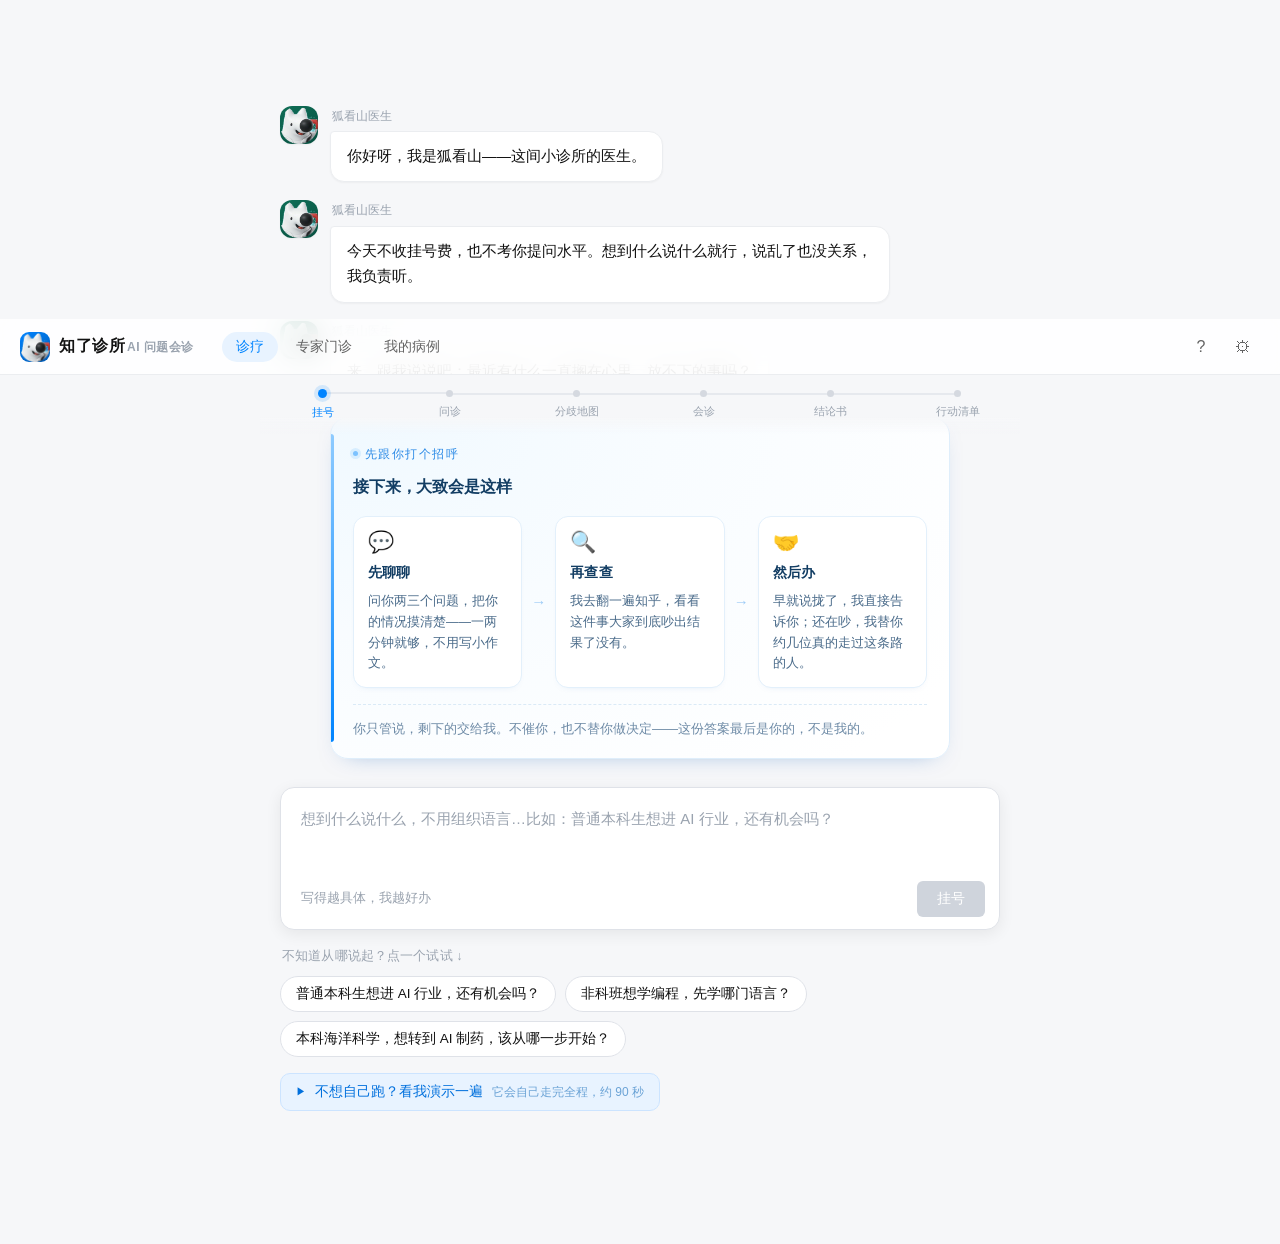
==== commit 4c6e324d: "v1.12 专家门诊：把商业化主路径从概念落成功能原型 按产品方案 §11 商业化路径第一条（专家门诊分成，优先级高）实现： - 顶栏新增「专家门诊」入口 + 新视图：免费/付费边界、号别定价、   " ====
--- a/index.html
+++ b/index.html
@@ -90,6 +90,7 @@
   </div>
   <nav class="nav">
     <button class="nav-item active" data-view="clinic">诊疗</button>
+    <button class="nav-item" data-view="expert">专家门诊</button>
     <button class="nav-item" data-view="records">我的病例</button>
   </nav>
   <div class="topbar-right">
@@ -105,6 +106,37 @@
   </div>
   <div class="wrap">
     <div class="stream" id="stream"></div>
+  </div>
+</section>
+
+<!-- ================= 专家门诊（商业化主路径 · 方案 §11） ================= -->
+<section class="view hidden" id="view-expert">
+  <div class="wrap" style="padding-top:32px">
+    <div class="ec-head">
+      <h2>专家门诊</h2>
+      <p class="ec-sub">AI 会诊一直免费。想让真的走过这条路的人再替你复核一遍，可以挂一个专家号。</p>
+    </div>
+
+    <!-- 免费 / 付费的边界：这条线必须一眼看懂 -->
+    <div class="ec-free" id="ecFree"></div>
+
+    <!-- 演示声明 -->
+    <div class="ec-notice" id="ecNotice"></div>
+
+    <!-- 号别与分成 -->
+    <div class="ec-grid">
+      <div class="ec-tiers" id="ecTiers"></div>
+      <div class="ec-split" id="ecSplit"></div>
+    </div>
+
+    <div class="ec-sec-title">可约号源<span class="ec-count" id="ecCount"></span></div>
+    <div class="ec-list" id="ecList"></div>
+
+    <!-- 我挂过的号 -->
+    <div id="ecMineWrap" class="hidden">
+      <div class="ec-sec-title">我挂过的号</div>
+      <div class="ec-list" id="ecMine"></div>
+    </div>
   </div>
 </section>
 
@@ -303,6 +335,23 @@
   </div>
 </div>
 
+<!-- ================= 挂号面板（专家门诊） ================= -->
+<div class="modal hidden" id="modalBooking">
+  <div class="modal-box">
+    <div class="modal-head">
+      <div class="modal-title" id="bkTitle">挂专家号</div>
+      <button class="icon-btn" data-close="modalBooking">✕</button>
+    </div>
+    <div id="bkBody"></div>
+    <div class="modal-foot">
+      <div class="doc-sub" id="bkFoot"></div>
+      <div class="spacer"></div>
+      <button class="btn ghost" data-close="modalBooking" id="btnBkCancel">再想想</button>
+      <button class="btn" id="btnPay">确认挂号</button>
+    </div>
+  </div>
+</div>
+
 <!-- 演示模式下的快捷键提示条（只在演示模式开启时出现） -->
 <div class="demo-hint hidden" id="demoHint">
   <span class="dh-dot"></span><b id="pilotState">待命</b>
--- a/css/app.css
+++ b/css/app.css
@@ -1018,3 +1018,195 @@
   .chip { font-size: 13px; }
   .demo-hint { left: 12px; right: 12px; bottom: 12px; font-size: 12px; }
 }
+
+
+/* ===========================================================
+   专家门诊（商业化主路径 · 方案 §11）
+   =========================================================== */
+.ec-head { margin-bottom: 18px; }
+.ec-head h2 { font-size: 18px; font-weight: 600; }
+.ec-sub { font-size: 13.5px; color: var(--t2); line-height: 1.75; margin-top: 6px; }
+
+/* 免费 / 付费边界 */
+.ec-free {
+  background: var(--card); border: 1px solid var(--border); border-radius: var(--r-l);
+  box-shadow: var(--shadow-1); overflow: hidden; margin-bottom: 14px;
+}
+.ec-free-item {
+  display: flex; align-items: center; gap: 12px;
+  padding: 12px 18px; border-bottom: 1px solid var(--border);
+}
+.ec-free-item:last-child { border-bottom: none; }
+.ec-free-k { font-size: 13px; font-weight: 600; flex: 0 0 66px; }
+.ec-free-t { font-size: 13px; color: var(--t2); flex: 1; min-width: 0; line-height: 1.6; }
+.ec-free-tag {
+  font-size: 11.5px; font-weight: 600; padding: 3px 10px; border-radius: 20px; flex: 0 0 auto;
+}
+.ec-free-tag.is-free { background: #e6f8f0; color: #0a8a52; }
+.ec-free-tag.is-paid { background: #fff2e0; color: #b26a00; }
+
+/* 演示声明 */
+.ec-notice {
+  display: flex; gap: 10px; align-items: flex-start;
+  background: #fff8e6; border: 1px solid #ffe2a8; border-radius: var(--r-m);
+  padding: 12px 16px; font-size: 12.5px; color: #7a5a12; line-height: 1.7; margin-bottom: 22px;
+}
+.ec-notice b {
+  flex: 0 0 auto; background: #ffb020; color: #fff;
+  font-size: 11.5px; padding: 2px 8px; border-radius: 5px; margin-top: 1px;
+}
+
+/* 号别 + 分成 */
+.ec-grid { display: flex; gap: 16px; margin-bottom: 26px; }
+.ec-grid > * { flex: 1; min-width: 0; }
+.ec-block-title { font-size: 13px; font-weight: 600; color: var(--t2); margin-bottom: 10px; }
+.ec-tier {
+  background: var(--card); border: 1px solid var(--border); border-radius: var(--r-m);
+  padding: 13px 16px; margin-bottom: 10px; box-shadow: var(--shadow-1);
+}
+.ec-tier:last-child { margin-bottom: 0; }
+.ec-tier-top { display: flex; align-items: baseline; gap: 10px; }
+.ec-tier-name { font-size: 14px; font-weight: 600; }
+.ec-tier-price { margin-left: auto; font-size: 16px; font-weight: 700; color: var(--blue); }
+.ec-tier-desc { font-size: 12.5px; color: var(--t2); line-height: 1.65; margin-top: 5px; }
+
+.ec-split { background: var(--card); border: 1px solid var(--border); border-radius: var(--r-m); padding: 15px 17px; box-shadow: var(--shadow-1); }
+.ec-split-bar { display: flex; height: 34px; border-radius: var(--r-s); overflow: hidden; margin-bottom: 10px; }
+.ec-split-seg {
+  display: flex; align-items: center; justify-content: center;
+  font-size: 12px; font-weight: 600; color: #fff; white-space: nowrap;
+}
+.ec-split-seg.creator { background: var(--blue); }
+.ec-split-seg.platform { background: #9aa3af; }
+.ec-split-note { font-size: 12.5px; color: var(--t2); line-height: 1.65; }
+.ec-split-eg {
+  font-size: 12.5px; color: var(--t2); line-height: 1.7; margin-top: 9px;
+  padding-top: 9px; border-top: 1px dashed var(--border-strong);
+}
+.ec-split-eg b { color: var(--t1); }
+
+/* 号源列表 */
+.ec-sec-title {
+  font-size: 13px; font-weight: 600; color: var(--t2);
+  margin: 0 0 12px; display: flex; align-items: center; gap: 8px;
+}
+.ec-count { font-size: 12px; font-weight: 400; color: var(--t3); }
+.ec-list { margin-bottom: 26px; }
+.ec-doc {
+  display: flex; gap: 14px; align-items: flex-start;
+  background: var(--card); border: 1px solid var(--border); border-radius: var(--r-l);
+  padding: 16px 18px; margin-bottom: 10px; box-shadow: var(--shadow-1);
+  transition: border-color .16s, box-shadow .16s;
+}
+.ec-doc:hover { border-color: var(--blue-border); box-shadow: var(--shadow-2); }
+.ec-doc-av {
+  flex: 0 0 44px; width: 44px; height: 44px; border-radius: 13px;
+  background: var(--blue-light); color: var(--blue);
+  display: flex; align-items: center; justify-content: center;
+  font-size: 18px; font-weight: 700;
+}
+.ec-doc-main { flex: 1; min-width: 0; }
+.ec-doc-top { display: flex; align-items: center; gap: 8px; flex-wrap: wrap; }
+.ec-doc-name { font-size: 14.5px; font-weight: 600; }
+.ec-rep {
+  font-size: 11px; font-weight: 600; padding: 2px 7px; border-radius: 5px;
+  background: var(--blue-light); color: var(--blue);
+}
+.ec-doc-tier { font-size: 11.5px; color: var(--t3); }
+.ec-doc-title { font-size: 12.5px; color: var(--t2); margin-top: 3px; }
+.ec-doc-good { font-size: 12.5px; color: var(--t2); margin-top: 6px; }
+.ec-doc-line { font-size: 12.5px; color: var(--t3); margin-top: 6px; line-height: 1.65; }
+.ec-doc-meta { font-size: 12px; color: var(--t3); margin-top: 7px; }
+.ec-doc-buy { flex: 0 0 auto; text-align: right; }
+.ec-doc-price { font-size: 17px; font-weight: 700; color: var(--blue); margin-bottom: 8px; }
+
+/* 我挂过的号 */
+.ec-order {
+  display: flex; align-items: center; gap: 14px;
+  background: var(--card); border: 1px solid var(--border); border-radius: var(--r-m);
+  padding: 13px 17px; margin-bottom: 9px;
+}
+.ec-order-no { font-family: var(--mono); font-size: 12px; color: var(--t3); flex: 0 0 auto; }
+.ec-order-main { flex: 1; min-width: 0; }
+.ec-order-top { font-size: 13.5px; font-weight: 600; }
+.ec-order-sub { font-size: 12.5px; color: var(--t2); margin-top: 3px; }
+.ec-order-price { font-size: 14px; font-weight: 600; color: var(--t2); }
+
+/* ---------- 挂号面板 ---------- */
+.ec-bk-doc { display: flex; gap: 12px; align-items: center; margin-bottom: 20px; }
+.ec-bk-label { font-size: 13px; font-weight: 600; color: var(--t2); margin: 18px 0 9px; }
+.ec-slots { display: flex; gap: 9px; flex-wrap: wrap; }
+.ec-slot {
+  padding: 9px 16px; border-radius: var(--r-s);
+  border: 1px solid var(--border-strong); background: #fff;
+  font-size: 13px; color: var(--t2); transition: all .16s;
+}
+.ec-slot:hover { border-color: var(--blue); color: var(--blue); }
+.ec-slot.on { background: var(--blue); border-color: var(--blue); color: #fff; font-weight: 500; }
+.ec-input {
+  width: 100%; padding: 11px 14px; border-radius: var(--r-s);
+  border: 1px solid var(--border-strong); font-size: 13.5px; color: var(--t1);
+}
+.ec-input:focus { outline: none; border-color: var(--blue); box-shadow: 0 0 0 3px var(--blue-light); }
+.ec-bill {
+  background: #fafbfc; border: 1px solid var(--border); border-radius: var(--r-m); padding: 4px 16px;
+}
+.ec-bill-row {
+  display: flex; align-items: center; justify-content: space-between;
+  padding: 10px 0; font-size: 13.5px; border-bottom: 1px solid var(--border);
+}
+.ec-bill-row:last-child { border-bottom: none; }
+.ec-bill-row.sub { font-size: 12.5px; color: var(--t2); padding: 7px 0; }
+.ec-bill-row.sub b { font-weight: 400; color: var(--t2); }
+.ec-bill-row.total { font-size: 15px; font-weight: 600; }
+.ec-bill-row.total b { color: var(--blue); font-size: 18px; }
+.ec-bk-note { font-size: 12.5px; color: var(--t3); line-height: 1.7; margin-top: 10px; }
+
+/* ---------- 演示号单 ---------- */
+.ec-ticket {
+  border: 1px dashed var(--blue-border); border-radius: var(--r-l);
+  background: linear-gradient(180deg, var(--blue-light), #fff);
+  padding: 18px 20px;
+}
+.ec-ticket-head {
+  display: flex; align-items: center; gap: 10px;
+  padding-bottom: 12px; margin-bottom: 12px; border-bottom: 1px dashed var(--blue-border);
+}
+.ec-ticket-no { font-family: var(--mono); font-size: 14px; font-weight: 600; color: var(--blue); }
+.ec-ticket-badge {
+  margin-left: auto; font-size: 11px; font-weight: 600; padding: 3px 9px;
+  border-radius: 5px; background: #ffb020; color: #fff;
+}
+.ec-ticket-row { display: flex; gap: 12px; font-size: 13px; padding: 5px 0; }
+.ec-ticket-row span { flex: 0 0 44px; color: var(--t3); }
+.ec-ticket-row b { font-weight: 500; }
+.ec-ticket-split {
+  margin-top: 12px; padding-top: 12px; border-top: 1px dashed var(--blue-border);
+  font-size: 12.5px; color: var(--t2);
+}
+.ec-ticket-split b { color: var(--t1); }
+.ec-ticket-warn {
+  margin-top: 14px; background: #fff8e6; border: 1px solid #ffe2a8; border-radius: var(--r-m);
+  padding: 12px 16px; font-size: 12.5px; color: #7a5a12; line-height: 1.75;
+}
+
+/* ---------- 窄屏 ---------- */
+@media (max-width: 560px) {
+  .ec-grid { flex-direction: column; gap: 18px; }
+  .ec-doc { flex-wrap: wrap; }
+  .ec-doc-buy { flex: 0 0 100%; text-align: left; display: flex; align-items: center; gap: 12px; }
+  .ec-doc-price { margin-bottom: 0; }
+  .ec-free-item { flex-wrap: wrap; }
+  .ec-free-t { flex: 0 0 100%; order: 3; }
+  .ec-split-seg { font-size: 11px; }
+  .ec-order { flex-wrap: wrap; }
+}
+
+/* 挂号面板底部：说明文字要能缩，按钮不能被挤成竖排 */
+.modal-foot .spacer { flex: 1; min-width: 0; }
+#bkFoot { min-width: 0; line-height: 1.6; }
+.modal-foot .btn { white-space: nowrap; flex: 0 0 auto; }
+@media (max-width: 560px) {
+  #bkFoot { display: none; }
+  .modal-foot { flex-wrap: wrap; }
+}
